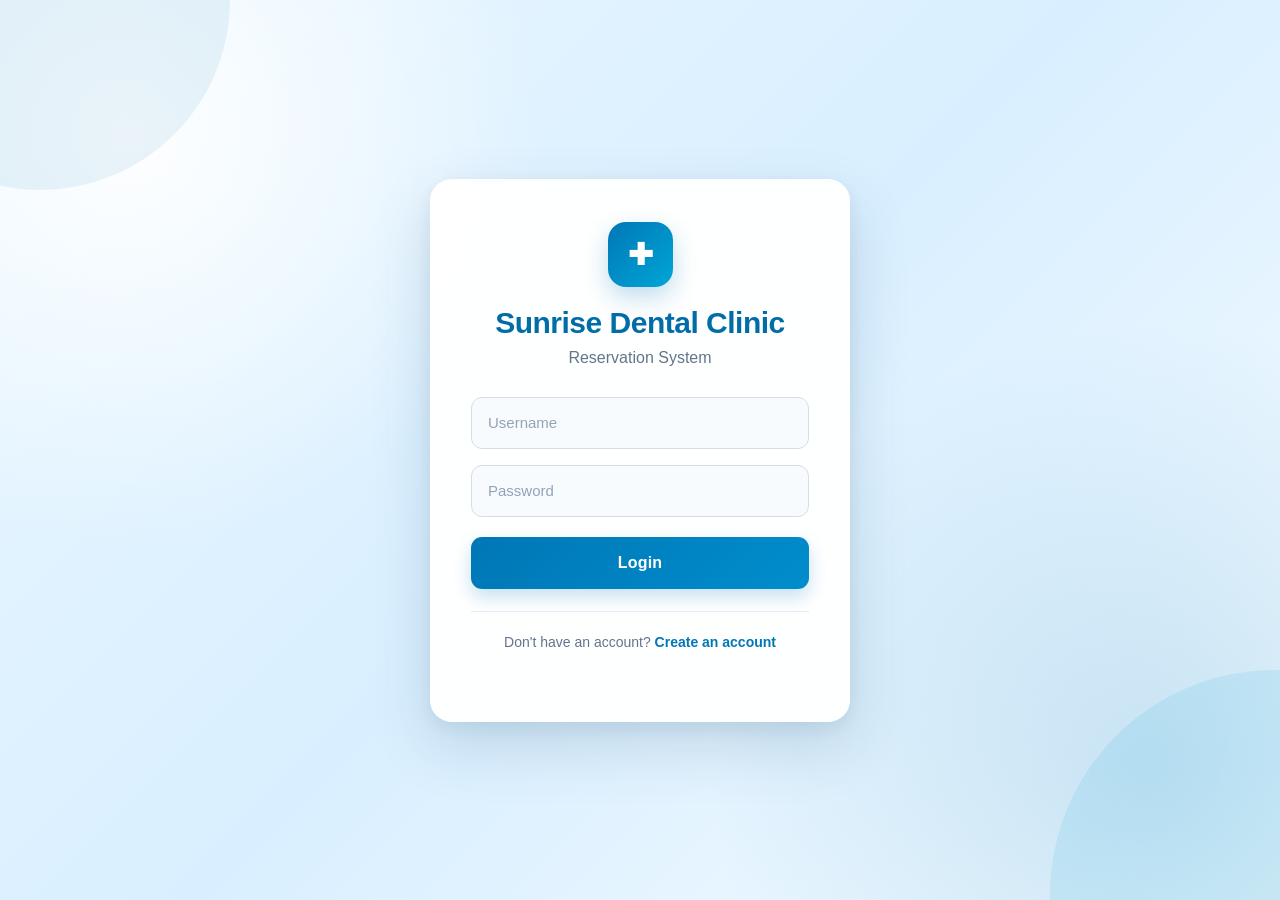
==== src/main/webapp/Login.html @ 82ba2c57 "3rd commit" ====
<!DOCTYPE html>
<html lang="en">
<head>
    <meta charset="UTF-8">
    <meta name="viewport" content="width=device-width, initial-scale=1.0">
    <title>Dental Clinic Reservation System</title>

    <link rel="stylesheet" href="css/login.css">
    <link rel="stylesheet" href="css/dashboard.css">
    <link rel="stylesheet" href="css/clinic-background.css">
</head>
<body>

<div class="login-container">

    <div class="login-box">

        <h1>Sunrise Dental Clinic</h1>

        <h3>Reservation System</h3>

       <form action="/DentalClinicReservationSystem/LoginServlet" method="post">

    <input
        type="text"
        id="username"
        name="username"
        placeholder="Username"
        required>

    <input
        type="password"
        id="password"
        name="password"
        placeholder="Password"
        required>

    <button type="submit">
        Login
    </button>
    
        <div class="register-link">
    Don't have an account?
    <a href="registration.html">Create an account</a>
</div>

</form>

        <p id="message"></p>

    </div>

</div>
    
    <script src="js/login.js"></script>

    <script src="js/role.js"></script>
</body>
</html>
---- src/main/webapp/css/login.css ----
* {
    margin: 0;
    padding: 0;
    box-sizing: border-box;
}

html,
body {
    width: 100%;
    min-height: 100%;
}

body {
    min-height: 100vh;
    font-family: "Segoe UI", Arial, Helvetica, sans-serif;

    display: flex;
    justify-content: center;
    align-items: center;

    padding: 30px 20px;

    background:
        radial-gradient(
            circle at 10% 15%,
            rgba(255, 255, 255, 0.95) 0,
            rgba(255, 255, 255, 0) 30%
        ),
        radial-gradient(
            circle at 90% 85%,
            rgba(0, 119, 182, 0.16) 0,
            rgba(0, 119, 182, 0) 32%
        ),
        linear-gradient(
            135deg,
            #eaf7ff 0%,
            #d9efff 50%,
            #f5fbff 100%
        );

    overflow-x: hidden;
}




body::before {
    content: "";
    position: fixed;

    width: 380px;
    height: 380px;

    top: -190px;
    left: -150px;

    border-radius: 50%;

    background: rgba(0, 119, 182, 0.08);

    pointer-events: none;
}

body::after {
    content: "";
    position: fixed;

    width: 450px;
    height: 450px;

    right: -220px;
    bottom: -220px;

    border-radius: 50%;

    background: rgba(0, 166, 214, 0.10);

    pointer-events: none;
}




.login-container {
    width: 100%;

    display: flex;
    justify-content: center;
    align-items: center;

    position: relative;
    z-index: 1;
}




.login-box {
    width: 420px;
    max-width: 100%;

    padding: 42px 40px 34px;

    background: rgba(255, 255, 255, 0.97);

    border: 1px solid rgba(255, 255, 255, 0.9);

    border-radius: 22px;

    text-align: center;

    box-shadow:
        0 25px 60px rgba(24, 74, 112, 0.16),
        0 6px 20px rgba(24, 74, 112, 0.08);

    backdrop-filter: blur(12px);

    animation: loginCardAnimation 0.6s ease-out;
}

.login-box::before {
    content: "✚";

    width: 65px;
    height: 65px;

    margin: 0 auto 18px;

    display: flex;
    align-items: center;
    justify-content: center;

    border-radius: 18px;

    background: linear-gradient(
        135deg,
        #0077b6,
        #00a6d6
    );

    color: white;

    font-size: 30px;
    font-weight: bold;

    box-shadow:
        0 10px 25px rgba(0, 119, 182, 0.25);
}


.login-box h1 {
    margin-bottom: 8px;

    color: #006da8;

    font-size: 30px;
    line-height: 1.2;

    font-weight: 750;

    letter-spacing: -0.5px;
}



.login-box h3 {
    margin-bottom: 30px;

    color: #64748b;

    font-size: 16px;

    font-weight: 500;
}



.login-box form {
    width: 100%;
}


.login-box input {
    display: block;

    width: 100%;
    height: 52px;

    padding: 0 16px;

    margin-bottom: 16px;

    border: 1px solid #d5dee7;

    border-radius: 11px;

    outline: none;

    background: #f8fbfd;

    color: #1e293b;

    font-size: 15px;

    transition:
        border-color 0.2s ease,
        background 0.2s ease,
        box-shadow 0.2s ease,
        transform 0.2s ease;
}




.login-box input::placeholder {
    color: #94a3b8;
}




.login-box input:hover {
    border-color: #a8c5d8;

    background: #ffffff;
}




.login-box input:focus {
    border-color: #008dcc;

    background: #ffffff;

    box-shadow:
        0 0 0 4px rgba(0, 141, 204, 0.12);
}


.login-box button {
    width: 100%;
    height: 52px;

    margin-top: 4px;

    border: none;

    border-radius: 11px;

    background:
        linear-gradient(
            135deg,
            #0077b6,
            #008dcc
        );

    color: #ffffff;

    cursor: pointer;

    font-size: 16px;

    font-weight: 700;

    letter-spacing: 0.2px;

    box-shadow:
        0 8px 18px rgba(0, 119, 182, 0.22);

    transition:
        transform 0.2s ease,
        box-shadow 0.2s ease,
        background 0.2s ease;
}




.login-box button:hover {
    background:
        linear-gradient(
            135deg,
            #00659c,
            #007fb8
        );

    transform: translateY(-2px);

    box-shadow:
        0 12px 25px rgba(0, 119, 182, 0.28);
}




.login-box button:active {
    transform: translateY(0);
}



#message {
    min-height: 20px;

    margin-top: 14px;

    padding: 0 4px;

    color: #d64545;

    font-size: 14px;

    line-height: 1.4;
}


.register-link {
    margin-top: 22px;

    padding-top: 20px;

    border-top: 1px solid #e6edf3;

    color: #64748b;

    font-size: 14px;

    line-height: 1.5;
}




.register-link a {
    color: #0077b6;

    font-weight: 700;

    text-decoration: none;

    transition:
        color 0.2s ease;
}



.register-link a:hover {
    color: #005f8c;

    text-decoration: underline;
}



@media (max-width: 520px) {

    body {
        padding: 20px 15px;
    }

    .login-box {
        width: 100%;

        padding: 34px 25px 28px;

        border-radius: 18px;
    }

    .login-box::before {
        width: 55px;
        height: 55px;

        border-radius: 15px;

        font-size: 25px;
    }

    .login-box h1 {
        font-size: 26px;
    }

    .login-box h3 {
        margin-bottom: 24px;

        font-size: 15px;
    }

    .login-box input {
        height: 50px;
    }

    .login-box button {
        height: 50px;
    }
}


@media (max-width: 360px) {

    .login-box {
        padding: 28px 18px 24px;
    }

    .login-box h1 {
        font-size: 23px;
    }

    .login-box h3 {
        font-size: 14px;
    }

    .register-link {
        font-size: 13px;
    }
}


@keyframes loginCardAnimation {

    from {
        opacity: 0;

        transform:
            translateY(20px)
            scale(0.97);
    }

    to {
        opacity: 1;

        transform:
            translateY(0)
            scale(1);
    }
}
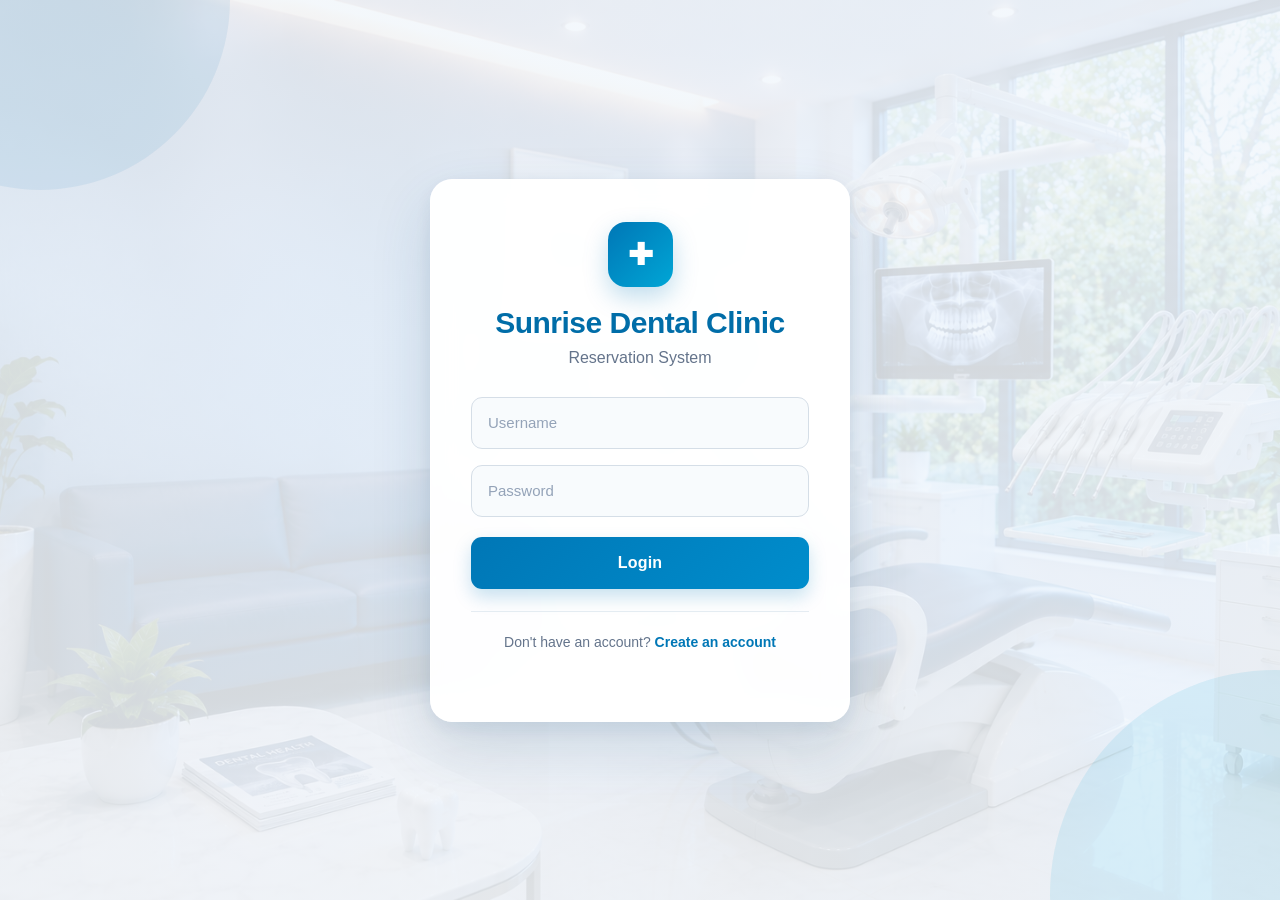
==== commit 1cd86dec: "Login page update" ====
--- a/src/main/webapp/Login.html
+++ b/src/main/webapp/Login.html
@@ -55,5 +55,25 @@
     <script src="js/login.js"></script>
 
     <script src="js/role.js"></script>
+    
+    <script>
+document.addEventListener("DOMContentLoaded", function () {
+
+    const params = new URLSearchParams(window.location.search);
+    const error = params.get("error");
+
+    if (error === "invalid") {
+
+        alert("Invalid username or password. Please try again.");
+
+        // Remove error from URL
+        window.history.replaceState(
+            {},
+            document.title,
+            window.location.pathname
+        );
+    }
+});
+</script>
 </body>
 </html>
--- a/src/main/webapp/css/dashboard.css
+++ b/src/main/webapp/css/dashboard.css
@@ -0,0 +1,468 @@
+
+* {
+    margin: 0;
+    padding: 0;
+    box-sizing: border-box;
+    font-family: Arial, Helvetica, sans-serif;
+}
+
+body {
+    min-height: 100vh;
+    display: flex;
+    background: #f4f6f9;
+    color: #172033;
+}
+
+
+
+.sidebar {
+    width: 240px;
+    min-width: 240px;
+    min-height: 100vh;
+    background: #1565c0;
+    padding: 20px;
+    color: white;
+    position: fixed;
+    left: 0;
+    top: 0;
+    bottom: 0;
+    overflow-y: auto;
+    z-index: 100;
+}
+
+.sidebar h2 {
+    margin: 4px 0 28px;
+    font-size: 25px;
+    line-height: 1.2;
+    color: white;
+}
+
+.sidebar a {
+    display: block;
+    color: white;
+    text-decoration: none;
+    margin: 8px 0;
+    padding: 11px 10px;
+    border-radius: 6px;
+    font-size: 16px;
+    transition: background 0.2s ease, transform 0.2s ease;
+}
+
+.sidebar a:hover {
+    background: #0d47a1;
+    transform: translateX(2px);
+}
+
+.sidebar a.active {
+    background: #0d47a1;
+    font-weight: 700;
+}
+
+
+.main {
+    flex: 1;
+    margin-left: 240px;
+    padding: 30px;
+    min-width: 0;
+}
+
+.topbar {
+    display: flex;
+    justify-content: space-between;
+    align-items: center;
+    gap: 20px;
+    margin-bottom: 25px;
+}
+
+.topbar h1 {
+    color: #111827;
+    font-size: 36px;
+    margin-bottom: 7px;
+}
+
+.topbar p {
+    color: #64748b;
+    font-size: 16px;
+}
+
+
+
+.welcome-admin {
+    display: flex;
+    align-items: center;
+    gap: 10px;
+    background: #fff;
+    padding: 9px 14px;
+    border-radius: 10px;
+    box-shadow: 0 4px 14px rgba(0,0,0,.07);
+    border: 1px solid #edf0f4;
+}
+
+.admin-avatar {
+    width: 38px;
+    height: 38px;
+    border-radius: 50%;
+    display: flex;
+    align-items: center;
+    justify-content: center;
+    background: #1565c0;
+    color: #fff;
+    font-weight: bold;
+}
+
+.welcome-admin strong,
+.welcome-admin small {
+    display: block;
+}
+
+.welcome-admin small {
+    color: #718096;
+    margin-top: 2px;
+}
+
+
+
+.cards {
+    display: grid;
+    grid-template-columns: repeat(4, 1fr);
+    gap: 20px;
+    margin-bottom: 25px;
+}
+
+.card {
+    background: #fff;
+    padding: 22px;
+    min-height: 130px;
+    border-radius: 12px;
+    box-shadow: 0 5px 15px rgba(0,0,0,.08);
+    border: 1px solid #edf0f4;
+    display: flex;
+    align-items: center;
+    gap: 16px;
+    transition: transform .2s ease, box-shadow .2s ease;
+}
+
+.card:hover {
+    transform: translateY(-2px);
+    box-shadow: 0 8px 20px rgba(0,0,0,.10);
+}
+
+.card-icon {
+    width: 55px;
+    height: 55px;
+    border-radius: 10px;
+    display: flex;
+    align-items: center;
+    justify-content: center;
+    font-size: 25px;
+    flex-shrink: 0;
+}
+
+.patient-card .card-icon {
+    background: #e8f1ff;
+}
+
+.appointment-card .card-icon {
+    background: #eee9ff;
+}
+
+.dentist-card .card-icon {
+    background: #e8f7ed;
+}
+
+.revenue-card .card-icon {
+    background: #fff2dc;
+}
+
+.card-content span {
+    color: #64748b;
+    font-size: 14px;
+}
+
+.card-content h2 {
+    color: #111827;
+    font-size: 25px;
+    margin: 5px 0;
+}
+
+.card-content p {
+    color: #94a3b8;
+    font-size: 12px;
+}
+
+
+
+.dashboard-grid {
+    display: grid;
+    grid-template-columns: 1fr 1fr;
+    gap: 20px;
+    margin-bottom: 20px;
+}
+
+.dashboard-panel {
+    background: #fff;
+    padding: 25px;
+    border-radius: 12px;
+    box-shadow: 0 5px 15px rgba(0,0,0,.08);
+    border: 1px solid #edf0f4;
+}
+
+.panel-header {
+    display: flex;
+    justify-content: space-between;
+    align-items: flex-start;
+    gap: 15px;
+    margin-bottom: 20px;
+}
+
+.panel-header h2 {
+    font-size: 21px;
+    color: #111827;
+    margin-bottom: 5px;
+}
+
+.panel-header p {
+    color: #64748b;
+    font-size: 14px;
+}
+
+.view-link {
+    color: #1565c0;
+    font-weight: bold;
+    font-size: 14px;
+    text-decoration: none;
+    white-space: nowrap;
+}
+
+.view-link:hover {
+    text-decoration: underline;
+}
+
+
+
+.quick-actions {
+    display: flex;
+    flex-direction: column;
+    gap: 10px;
+}
+
+.quick-action {
+    display: flex;
+    align-items: center;
+    gap: 12px;
+    padding: 12px;
+    border: 1px solid #e5e7eb;
+    border-radius: 8px;
+    text-decoration: none;
+    color: #172033;
+    transition: .2s ease;
+}
+
+.quick-action:hover {
+    background: #f5f9ff;
+    border-color: #c9ddf6;
+}
+
+.quick-icon {
+    width: 42px;
+    height: 42px;
+    border-radius: 8px;
+    display: flex;
+    align-items: center;
+    justify-content: center;
+    background: #eaf3ff;
+    font-size: 20px;
+}
+
+.quick-action div {
+    flex: 1;
+}
+
+.quick-action strong,
+.quick-action small {
+    display: block;
+}
+
+.quick-action strong {
+    font-size: 14px;
+    margin-bottom: 3px;
+}
+
+.quick-action small {
+    color: #718096;
+    font-size: 12px;
+}
+
+.arrow {
+    color: #1565c0;
+    font-size: 19px;
+    font-weight: bold;
+}
+
+
+
+.appointment-summary {
+    display: grid;
+    grid-template-columns: repeat(3, 1fr);
+    gap: 10px;
+    margin-bottom: 18px;
+}
+
+.appointment-stat {
+    padding: 15px;
+    border-radius: 8px;
+    border-left: 4px solid;
+}
+
+.appointment-stat span,
+.appointment-stat strong {
+    display: block;
+}
+
+.appointment-stat strong {
+    font-size: 23px;
+    margin-top: 5px;
+}
+
+.scheduled {
+    background: #eaf3ff;
+    border-color: #1565c0;
+    color: #1565c0;
+}
+
+.completed {
+    background: #eaf8ef;
+    border-color: #28a745;
+    color: #218838;
+}
+
+.cancelled {
+    background: #fff0f0;
+    border-color: #dc3545;
+    color: #c62828;
+}
+
+.empty-message {
+    text-align: center;
+    border: 1px dashed #d8dee7;
+    border-radius: 8px;
+    padding: 22px;
+    color: #64748b;
+}
+
+.empty-message > div {
+    font-size: 28px;
+    margin-bottom: 7px;
+}
+
+.empty-message strong {
+    display: block;
+    color: #334155;
+    margin-bottom: 5px;
+}
+
+.empty-message p {
+    font-size: 13px;
+}
+
+
+
+.overview-panel {
+    margin-bottom: 20px;
+}
+
+.overview-grid {
+    display: grid;
+    grid-template-columns: repeat(4, 1fr);
+    gap: 15px;
+}
+
+.overview-item {
+    background: #f8fafc;
+    border: 1px solid #e3e8ee;
+    border-radius: 8px;
+    padding: 18px;
+}
+
+.overview-number {
+    display: block;
+    color: #1565c0;
+    font-size: 25px;
+    font-weight: bold;
+    margin-bottom: 6px;
+}
+
+.overview-item span:last-child {
+    color: #64748b;
+    font-size: 13px;
+}
+
+
+
+@media (max-width: 1100px) {
+    .cards {
+        grid-template-columns: repeat(2, 1fr);
+    }
+
+    .overview-grid {
+        grid-template-columns: repeat(2, 1fr);
+    }
+}
+
+@media (max-width: 850px) {
+    .dashboard-grid {
+        grid-template-columns: 1fr;
+    }
+}
+
+@media (max-width: 768px) {
+    .sidebar {
+        position: relative;
+        width: 100%;
+        min-width: 0;
+        min-height: auto;
+    }
+
+    body {
+        display: block;
+    }
+
+    .main {
+        margin-left: 0;
+        padding: 20px;
+    }
+
+    .topbar {
+        align-items: flex-start;
+        flex-direction: column;
+    }
+
+    .cards {
+        grid-template-columns: 1fr;
+    }
+
+    .overview-grid,
+    .appointment-summary {
+        grid-template-columns: 1fr;
+    }
+}
+
+html,
+body {
+    min-height: 100%;
+}
+
+body {
+    margin: 0;
+    background-image:
+        linear-gradient(
+            rgba(245, 248, 252, 0.88),
+            rgba(245, 248, 252, 0.88)
+        ),
+        url("../images/Background.png");
+
+    background-size: cover;
+    background-position: center;
+    background-attachment: fixed;
+    background-repeat: no-repeat;
+}
--- a/src/main/webapp/css/clinic-background.css
+++ b/src/main/webapp/css/clinic-background.css
@@ -0,0 +1,86 @@
+
+html {
+    min-height: 100%;
+}
+
+body {
+    min-height: 100vh;
+    background-color: #eef3f8 !important;
+    background-image:
+        linear-gradient(rgba(242, 247, 252, 0.88), rgba(242, 247, 252, 0.88)),
+        url('../images/Background.png') !important;
+    background-size: cover !important;
+    background-position: center center !important;
+    background-repeat: no-repeat !important;
+    background-attachment: fixed !important;
+}
+
+
+.sidebar {
+    width: 240px !important;
+    min-width: 240px !important;
+    max-width: 240px !important;
+    box-sizing: border-box !important;
+}
+
+
+.main,
+.main-content,
+.report-content,
+.billing-content {
+    margin-left: 240px !important;
+    width: calc(100% - 240px) !important;
+    min-width: 0 !important;
+    box-sizing: border-box !important;
+}
+
+/* Existing page wrappers must not create a second sidebar offset */
+.report-page,
+.billing-page {
+    min-height: 100vh;
+    width: 100%;
+}
+
+
+.main > *,
+.main-content > *,
+.report-content > *,
+.billing-content > * {
+    max-width: 100%;
+}
+
+img {
+    max-width: 100%;
+}
+
+
+@media (max-width: 768px) {
+    body {
+        background-attachment: scroll !important;
+    }
+
+    .sidebar {
+        width: 100% !important;
+        min-width: 0 !important;
+        max-width: none !important;
+        position: relative !important;
+        height: auto !important;
+        min-height: auto !important;
+    }
+
+    .main,
+    .main-content,
+    .report-content,
+    .billing-content {
+        margin-left: 0 !important;
+        width: 100% !important;
+        padding: 20px !important;
+    }
+}
+
+
+@media print {
+    body {
+        background: #ffffff !important;
+    }
+}
